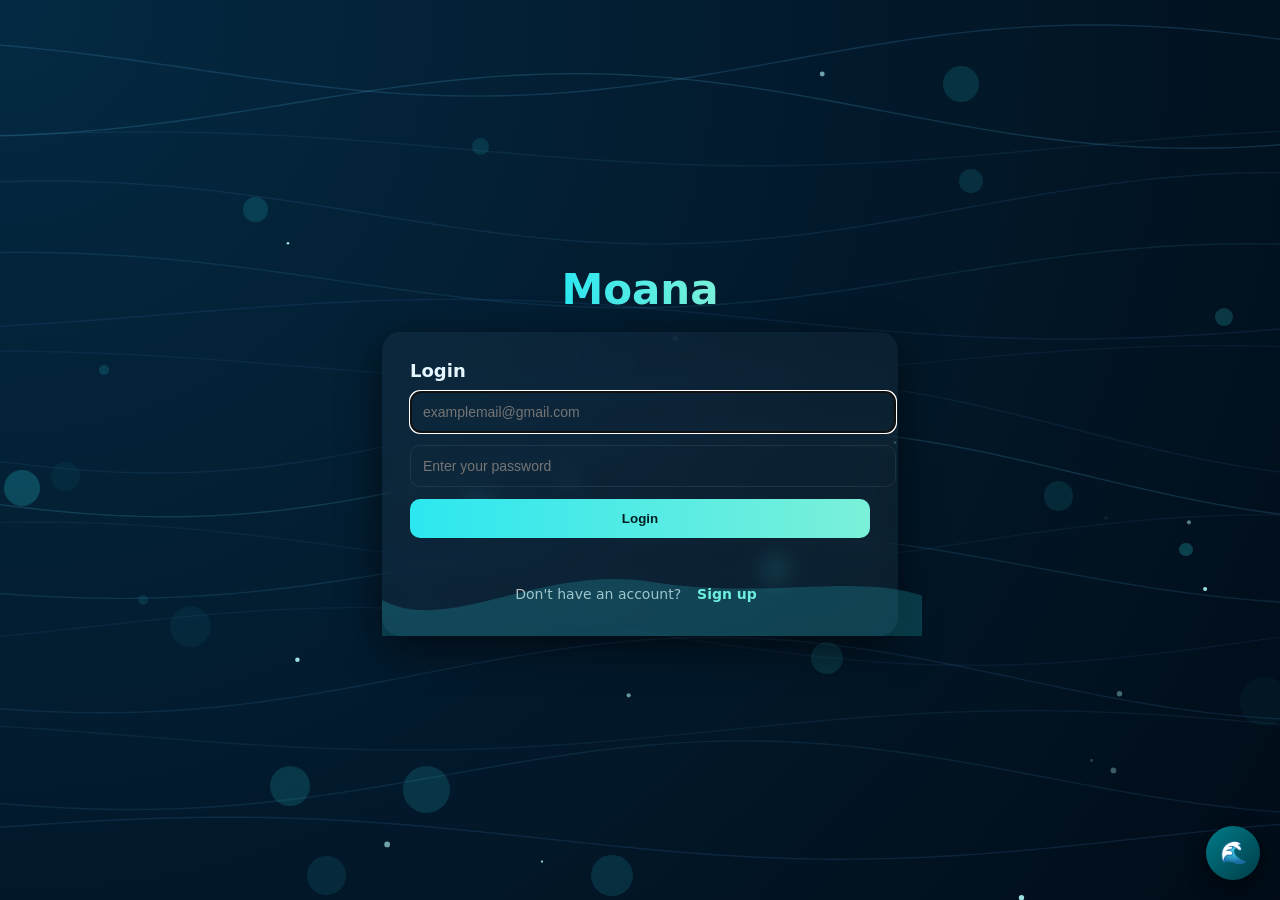
==== index.html @ 82154b73 "Add files via upload" ====
<!doctype html>
<html lang="en">
<head>
  <meta charset="utf-8" />
  <meta name="viewport" content="width=device-width,initial-scale=1" />
  <title>Samudra — Login & Home</title>
  <style>
    :root{
      --bg-1:#020d1a; --bg-2:#052c46; --accent:#2ce7f0; --accent-2:#7bf0d9;
      --muted:rgba(255,255,255,0.7);
      font-family:Inter,system-ui,-apple-system,Segoe UI,Roboto,'Helvetica Neue',Arial;
    }
    html,body{height:100%;margin:0;background:radial-gradient(circle at top left,var(--bg-2),var(--bg-1));color:#e6f7ff;overflow:hidden}

    /* Bubbles */
    #bubbles{position:fixed;inset:0;z-index:0;pointer-events:none}
    .bubble{position:absolute;border-radius:50%;background:rgba(44,231,240,0.28);animation:float 12s infinite ease-in-out}
    @keyframes float{0%{transform:translateY(100vh) scale(0.5);opacity:0}20%{opacity:1}100%{transform:translateY(-10vh) scale(1);opacity:0}}

    /* Ocean Currents Canvas */
    #currents{position:fixed;inset:0;z-index:0;pointer-events:none}

    /* Login */
    #login-page{position:relative;z-index:1;height:100%;display:flex;align-items:center;justify-content:center;flex-direction:column}
    .title{font-size:42px;font-weight:800;margin-bottom:18px;background:linear-gradient(90deg,var(--accent),var(--accent-2));-webkit-background-clip:text;-webkit-text-fill-color:transparent}
    .login-card{width:460px;background:rgba(255,255,255,0.04);backdrop-filter:blur(10px);border-radius:18px;padding:28px;box-shadow:0 12px 40px rgba(0,0,0,0.6);position:relative;overflow:visible}
    .auth-title{font-size:18px;font-weight:700;margin-bottom:10px}
    .login-card input{width:100%;padding:12px;border-radius:10px;border:1px solid rgba(255,255,255,0.08);background:transparent;color:inherit;margin-bottom:12px;font-size:14px}
    .login-card button{width:100%;padding:12px;border-radius:10px;border:none;background:linear-gradient(90deg,var(--accent),var(--accent-2));color:#001f23;font-weight:700;cursor:pointer}
    .login-info{color:var(--muted);font-size:13px;margin-top:10px;text-align:center;min-height:22px}
    .fb-error{color:#ff8b8b}
    .fb-success{color:#9ff6f3}

    .switch-mode{margin-top:10px;color:var(--muted);font-size:14px;text-align:center;display:flex;justify-content:center;gap:8px;align-items:center}
    .switch-mode button{all:unset;cursor:pointer;color:var(--accent-2);font-weight:700;padding:6px 8px;border-radius:6px}
    .switch-mode button:hover{background:rgba(123,240,217,0.06);text-decoration:underline}

    .wave{position:absolute;left:0;right:0;bottom:0;height:90px;pointer-events:none;z-index:0}
    .wave path{fill:rgba(44,231,240,0.18);animation:waveMove 8s linear infinite}
    @keyframes waveMove{from{transform:translateX(0)}to{transform:translateX(-220px)}}

    /* Home */
    #home-page{display:none;height:100%;width:100%;position:relative;z-index:2}
    .sidebar{position:fixed;left:0;top:0;bottom:0;width:180px;background:rgba(255,255,255,0.04);backdrop-filter:blur(8px);padding:28px 16px;display:flex;flex-direction:column;gap:18px}
    .sidebar button{background:none;border:none;color:#e6f7ff;text-align:left;padding:10px;border-radius:8px;cursor:pointer;font-size:15px;position:relative;overflow:hidden}
    .sidebar button:hover{background:rgba(255,255,255,0.02)}

    .main{margin-left:200px;height:100%;display:flex;align-items:center;justify-content:center;padding:24px}
    .chat-container{width:78%;height:82%;background:rgba(255,255,255,0.06);backdrop-filter: blur(10px);border-radius:18px;padding:18px;display:flex;flex-direction:column;box-shadow:0 10px 30px rgba(0,0,0,0.6)}
    .welcome{font-weight:600;margin-bottom:8px;color:var(--muted)}
    .messages{flex:1;overflow:auto;padding:10px}
    .msg{display:block;max-width:72%;padding:10px 14px;border-radius:12px;margin:8px 0;word-break:break-word}
    .ai-msg{background:rgba(255,255,255,0.12);color:#e6f7ff;margin-right:auto}
    .user-msg{background:linear-gradient(90deg,var(--accent),var(--accent-2));color:#001f23;margin-left:auto;box-shadow:0 6px 18px rgba(44,231,240,0.12)}
    .input-row{display:flex;gap:10px;margin-top:12px}
    .input-row input{flex:1;padding:12px;border-radius:10px;border:1px solid rgba(255,255,255,0.08);background:transparent;color:inherit}
    .input-row button{padding:12px 18px;border-radius:10px;border:none;background:linear-gradient(90deg,var(--accent),var(--accent-2));color:#001f23;cursor:pointer;position:relative;overflow:hidden}

    #map-panel{position:fixed;right:20px;bottom:20px;width:0;height:0;border-radius:12px;overflow:hidden;background:rgba(0,0,0,0.45);transition:all .45s ease;box-shadow:0 10px 30px rgba(0,0,0,0.6)}
    #map-panel.expanded{width:420px;height:320px;padding:8px}
    #map-iframe{width:100%;height:100%;border:0}

    /* Profile modal */
    #profile-modal{display:none;position:fixed;top:50%;left:50%;transform:translate(-50%,-50%);background:rgba(255,255,255,0.06);backdrop-filter:blur(12px);padding:22px;border-radius:16px;box-shadow:0 10px 30px rgba(0,0,0,0.6);color:#e6f7ff;text-align:center;z-index:5}
    #profile-modal h2{margin:0 0 12px;font-size:20px}
    #profile-modal button{margin-top:12px;padding:8px 14px;border:none;border-radius:8px;background:linear-gradient(90deg,var(--accent),var(--accent-2));color:#001f23;cursor:pointer;font-weight:600}

    /* Dive Mode button */
    #dive-btn{position:fixed;bottom:20px;right:20px;z-index:10;width:54px;height:54px;border-radius:50%;border:none;background:linear-gradient(135deg,#007b8a,#003d47);color:#e6f7ff;font-size:22px;cursor:pointer;box-shadow:0 6px 20px rgba(0,0,0,0.6)}
    body.dive-mode{background:#000010!important}
    body.dive-mode .bubble{animation-duration:6s!important}
  </style>
</head>
<body>
  <canvas id="currents"></canvas>
  <div id="bubbles" aria-hidden="true"></div>

  <!-- LOGIN PAGE -->
  <div id="login-page">
    <div class="title">Moana</div>
    <div class="login-card" role="dialog" aria-label="Authentication">
      <div id="auth-title" class="auth-title">Login</div>
      <form id="auth-form" autocomplete="on" novalidate>
        <input id="username" type="text" placeholder="Your username" style="display:none" autocomplete="username" />
        <input id="email" type="email" placeholder="examplemail@gmail.com" required autocomplete="email" />
        <input id="password" type="password" placeholder="Enter your password" required autocomplete="new-password" />
        <input id="confirm-password" type="password" placeholder="Confirm password" style="display:none" autocomplete="new-password" />
        <button id="auth-btn" type="submit">Login</button>
      </form>
      <div id="login-feedback" class="login-info" role="status" aria-live="polite"></div>
      <div class="switch-mode">
        <span id="switch-text">Don't have an account?</span>
        <button id="switch-btn" type="button">Sign up</button>
      </div>
      <svg class="wave" viewBox="0 0 1200 200" preserveAspectRatio="none"><path d="M0,120 C150,200 350,40 600,80 C850,120 1050,60 1200,110 L1200,200 L0,200 Z"></path></svg>
    </div>
  </div>

  <!-- HOME PAGE -->
  <div id="home-page">
    <nav class="sidebar">
      <button id="btn-home">🏠 Home</button>
      <button id="btn-profile">👤 Profile</button>
      <button id="globe-btn">🌍 Globe</button>
      <button id="logout-btn">🚪 Logout</button>
    </nav>
    <main class="main">
      <section class="chat-container">
        <div id="welcome" class="welcome">Welcome —</div>
        <div id="messages" class="messages"></div>
        <div class="input-row">
          <input id="chat-input" placeholder="Ask something about ARGO floats..."/>
          <button id="send-btn" type="button">Send</button>
        </div>
      </section>
    </main>
    <div id="map-panel">
      <iframe id="map-iframe" src="https://www.openstreetmap.org/export/embed.html" title="Map"></iframe>
    </div>
  </div>

  <!-- Profile Modal -->
  <div id="profile-modal">
    <h2>Your Profile</h2>
    <div id="profile-info"></div>
    <button id="close-profile">Close</button>
  </div>

  <!-- Dive Mode Button -->
  <button id="dive-btn" title="Dive Mode">🌊</button>

  <audio id="ocean-audio" loop>
    <source src="whale-waves.mp3" type="audio/mpeg" />
  </audio>

  <script>
    /* BUBBLES */
    const bubbles = document.getElementById('bubbles');
    for (let i=0;i<20;i++){
      const b=document.createElement('div');
      b.className='bubble';
      const s=Math.random()*48+8;
      b.style.width=b.style.height = s+'px';
      b.style.left = Math.random()*100 + '%';
      b.style.top  = Math.random()*100 + '%';
      b.style.opacity = (0.12 + Math.random()*0.7).toString();
      b.style.animationDuration = (8 + Math.random()*10) + 's';
      bubbles.appendChild(b);
    }

    /* AUTH */
    const USERS_KEY = 'samudra_users';
    const CURRENT_KEY = 'samudra_currentUser';
    function loadUsers(){ try { return JSON.parse(localStorage.getItem(USERS_KEY) || '{}'); } catch(e){ return {}; } }
    function saveUsers(obj){ localStorage.setItem(USERS_KEY, JSON.stringify(obj)); }
    function validEmail(e){ return /^[^\s@]+@[^\s@]+\.[^\s@]+$/.test(e); }

    const authForm = document.getElementById('auth-form');
    const authBtn = document.getElementById('auth-btn');
    const switchBtn = document.getElementById('switch-btn');
    const switchText = document.getElementById('switch-text');
    const loginFeedback = document.getElementById('login-feedback');
    const authTitle = document.getElementById('auth-title');
    const confirmInput = document.getElementById('confirm-password');
    let isLogin = true;

    function setFeedback(msg, type=''){ 
      loginFeedback.textContent = msg; 
      loginFeedback.className = 'login-info ' + (type==='error'?'fb-error':(type==='success'?'fb-success':'')); 
    }

    function updateModeUI() {
      const usernameInput = document.getElementById('username');
      if (isLogin) {
        authTitle.textContent = 'Login'; authBtn.textContent = 'Login';
        switchText.textContent = "Don't have an account?"; switchBtn.textContent = 'Sign up';
        confirmInput.style.display = 'none'; usernameInput.style.display = 'none';
      } else {
        authTitle.textContent = 'Create account'; authBtn.textContent = 'Sign up';
        switchText.textContent = 'Already have an account?'; switchBtn.textContent = 'Login';
        confirmInput.style.display = 'block'; usernameInput.style.display = 'block';
      }
      setFeedback('', ''); document.getElementById('email').focus();
    }

    switchBtn.addEventListener('click', ()=>{ isLogin=!isLogin; updateModeUI(); });

    authForm.addEventListener('submit', (ev) => {
      ev.preventDefault(); setFeedback('', '');
      const email = (document.getElementById('email').value||'').trim().toLowerCase();
      const pwd = (document.getElementById('password').value||'');
      const confirm = (confirmInput.value||'');
      const username = (document.getElementById('username').value||'').trim();

      if (!validEmail(email)) return setFeedback('❌ Invalid email.', 'error');
      if (pwd.length < 6) return setFeedback('❌ Password min 6 chars.', 'error');

      const users = loadUsers();
      if (isLogin){
        if (users[email] && users[email].password===pwd){ showHome(email); }
        else setFeedback('❌ Invalid email or password.', 'error');
      } else {
        if (pwd!==confirm) return setFeedback('❌ Passwords do not match.', 'error');
        if (users[email]) return setFeedback('❌ Email already registered.', 'error');
        if (!username) return setFeedback('❌ Enter a username.', 'error');
        users[email]={username,password:pwd}; saveUsers(users);
        setFeedback('✅ Account created — logging in...','success');
        setTimeout(()=>showHome(email),650);
      }
    });

    function showHome(email){
      const users=loadUsers(); const current=users[em+ail];
      localStorage.setItem(CURRENT_KEY,email);
      document.getElementById('login-page').style.display='none';
      document.getElementById('home-page').style.display='block';
      document.getElementById('welcome').textContent='Welcome, '+(current.username||email);
    }

    document.getElementById('logout-btn').addEventListener('click',()=>{
      localStorage.removeItem(CURRENT_KEY);
      document.getElementById('home-page').style.display='none';
      document.getElementById('login-page').style.display='flex';
      document.getElementById('messages').innerHTML='';
      document.getElementById('email').value=''; document.getElementById('password').value='';
      confirmInput.value=''; isLogin=true; updateModeUI();
    });

    /* CHAT + typing animation + voice */
    const messagesEl=document.getElementById('messages');
    function appendMessage(text,cls){ 
      const el=document.createElement('div'); el.className='msg '+cls; el.textContent=text; 
      messagesEl.appendChild(el); messagesEl.scrollTop=messagesEl.scrollHeight; return el;
    }
    async function sendUserMessage(text){
  appendMessage(text,'user-msg');
  const typingEl = appendMessage('AI is typing...','ai-msg');
  let dots = 0;
  const dotInterval = setInterval(()=>{
    dots = (dots+1)%4;
    typingEl.textContent = 'AI is typing' + '.'.repeat(dots);
  },400);

  try {
    const response = await fetch('http://127.0.0.1:8000/ask-ai/', {  // your FastAPI endpoint
      method: 'POST',
      headers: {'Content-Type':'application/json'},
      body: JSON.stringify({prompt: text})
    });
    const data = await response.json();
    clearInterval(dotInterval);
    typingEl.remove();

    const reply = data.response; // updated to match FastAPI
   appendMessage('🌊 AI: ' + reply, 'ai-msg');

    speakText(reply);
  } catch(err){
    clearInterval(dotInterval);
    typingEl.remove();
    appendMessage('❌ Error fetching response','ai-msg');
    console.error(err);
  }
}

    function speakText(t){
      if ('speechSynthesis' in window){
        const utter=new SpeechSynthesisUtterance(t.replace(/^🌊 AI:/,''));
        utter.rate=0.95; utter.pitch=0.9; utter.volume=0.8;
        speechSynthesis.speak(utter);
      }
    }

    /* MAP toggle */
    const mapPanel=document.getElementById('map-panel');
    document.getElementById('globe-btn').addEventListener('click',()=>{ mapPanel.classList.toggle('expanded'); });

    /* PROFILE modal */
    const profileModal=document.getElementById('profile-modal');
    const profileInfo=document.getElementById('profile-info');
       document.getElementById('btn-profile').addEventListener('click', ()=>{
      const email=localStorage.getItem(CURRENT_KEY); const users=loadUsers(); const current=users[email] || {};
      profileInfo.innerHTML=`<p><b>Username:</b> ${current.username || '—'}</p><p><b>Email:</b> ${email || '—'}</p>`;
      profileModal.style.display='block';
    });
    document.getElementById('close-profile').addEventListener('click',()=>{ profileModal.style.display='none'; });

    updateModeUI();

    /* --- Ripple effect (inject CSS and handler) --- */
    (function addRippleCSS(){
      const css = `
      .ripple {
        position:fixed;
        border-radius:50%;
        pointer-events:none;
        transform:translate(-50%,-50%) scale(0);
        background: radial-gradient(circle, rgba(124,240,217,0.18) 0%, rgba(124,240,217,0.06) 40%, rgba(124,240,217,0) 70%);
        width: 20px; height: 20px; opacity:0.95; z-index:9;
        animation: rippleAnim 700ms cubic-bezier(.22,.9,.3,1);
      }
      @keyframes rippleAnim {
        to { transform:translate(-50%,-50%) scale(18); opacity:0; }
      }`;
      const s=document.createElement('style'); s.appendChild(document.createTextNode(css)); document.head.appendChild(s);
    })();

    function spawnRipple(x,y){
      const r=document.createElement('div');
      r.className='ripple';
      r.style.left = x + 'px';
      r.style.top  = y + 'px';
      document.body.appendChild(r);
      r.addEventListener('animationend', ()=> r.remove());
    }
    // attach to interactive elements (delegation)
    document.addEventListener('click', (e)=>{
      const target = e.target;
      // ignore clicks on inputs to avoid interfering
      if (target.tagName === 'INPUT' || target.tagName === 'TEXTAREA') return;
      spawnRipple(e.clientX, e.clientY);
    }, true);

    /* --- Dive Mode (button behavior + audio) --- */
    const diveBtn = document.getElementById('dive-btn');
    const oceanAudio = document.getElementById('ocean-audio');
    let diveActive = false;
    // make sure audio is allowed to play only after user gesture (click)
    diveBtn.addEventListener('click', async ()=>{
      diveActive = !diveActive;
      document.body.classList.toggle('dive-mode', diveActive);
      // speed up bubbles
      Array.from(document.querySelectorAll('.bubble')).forEach(b=>{
        // store original duration for toggling
        if (!b.dataset.origDuration) b.dataset.origDuration = b.style.animationDuration || '12s';
        b.style.animationDuration = diveActive ? (Number(b.dataset.origDuration.replace('s',''))/1.8 + 's') : b.dataset.origDuration;
      });
      // currents react stronger
      currentsIntensity = diveActive ? 1.6 : 1.0;
      // play/pause audio (user gesture allowed)
      try {
        if (diveActive){
          await oceanAudio.play().catch(()=>{/* play might be blocked if not user gesture but diveBtn click is a gesture */});
          diveBtn.style.boxShadow = '0 10px 30px rgba(0,0,0,0.7), inset 0 0 18px rgba(0,150,160,0.15)';
        } else {
          oceanAudio.pause(); oceanAudio.currentTime = 0;
          diveBtn.style.boxShadow = '0 6px 20px rgba(0,0,0,0.6)';
        }
      } catch(err){
        // ignore play errors
        console.warn('Audio play failed', err);
      }
    });

    /* --- Currents Canvas Animation --- */
    const canvas = document.getElementById('currents');
    const ctx = canvas.getContext('2d', { alpha: true });
    let W = canvas.width = innerWidth;
    let H = canvas.height = innerHeight;

    window.addEventListener('resize', ()=>{
      W = canvas.width = innerWidth;
      H = canvas.height = innerHeight;
    });

    // simple flow-lines using sine waves, with particles moving along them
    const lines = [];
    const LINE_COUNT = Math.round(Math.min(22, Math.max(12, window.innerWidth/80)));
    let currentsIntensity = 1.0;
    for (let i=0;i<LINE_COUNT;i++){
      lines.push({
        offset: Math.random()*Math.PI*2,
        speed: 0.2 + Math.random()*0.6,
        amplitude: 18 + Math.random()*36,
        y: (i+1)*(H/(LINE_COUNT+1)) + (Math.random()*30-15),
        hue: 190 + Math.random()*30,
        alpha: 0.08 + Math.random()*0.12
      });
    }

    // particles that flow along the field
    const particles=[];
    for (let i=0;i<Math.round(W/80);i++){
      particles.push({
        x: Math.random()*W,
        y: Math.random()*H,
        vx: 0,
        vy: 0,
        size: 1 + Math.random()*2,
        life: Math.random()*300
      });
    }

    // disturbance when typing/clicking (reactive ripple to current)
    let disturbance = 0;
    function triggerDisturbance(amount=1.2){
      disturbance = Math.min(2.5, disturbance + amount);
      setTimeout(()=>{ disturbance = Math.max(0, disturbance - amount/2); }, 400);
    }
    // trigger disturbance on typing
    document.getElementById('chat-input').addEventListener('input', ()=>{ triggerDisturbance(0.9); });

    // also react when messages are sent
    document.getElementById('send-btn').addEventListener('click', () => {
  const input = document.getElementById('chat-input');
  const text = input.value.trim();
  if (!text) return;
  sendUserMessage(text); // call your AI function
  input.value = '';      // clear input after sending
  triggerDisturbance(1.6); // keep your bubble effect
});


    let t0 = performance.now();
    function draw(){
      const t = performance.now();
      const dt = (t - t0)/1000; t0 = t;

      ctx.clearRect(0,0,W,H);
      // faint fog overlay
      ctx.fillStyle = 'rgba(0,10,18,0.04)';
      ctx.fillRect(0,0,W,H);

      // draw flow lines
      for (let i=0;i<lines.length;i++){
        const L = lines[i];
        const phase = (t/1000)*L.speed*0.9 + L.offset;
        const amp = L.amplitude * (1 + 0.35*disturbance) * currentsIntensity;
        ctx.beginPath();
        const segments = 120;
        for (let s=0;s<=segments;s++){
          const x = (s/segments)*W;
          // wave formula mixing s and phase
          const y = L.y + Math.sin((s/segments)*Math.PI*2 + phase)*amp * Math.sin(t/2000 + s*0.01);
          if (s===0) ctx.moveTo(x,y); else ctx.lineTo(x,y);
        }
        ctx.strokeStyle = `hsla(${L.hue},70%,60%,${L.alpha})`;
        ctx.lineWidth = 1.4;
        ctx.stroke();
      }

      // update particles
      for (let p of particles){
        // sample an approximate flow vector using sin waves sum
        let fx=0, fy=0;
        for (let L of lines){
          const nx = (p.x / W) * Math.PI*2;
          const phase = (t/1000)*L.speed + L.offset;
          const vy = Math.cos(nx + phase) * (L.amplitude*0.02) * currentsIntensity;
          fx += 0.2 * Math.sin(phase) * (0.6 + disturbance*0.6);
          fy += vy;
        }
        // integrate
        p.vx += fx * 0.25 * dt;
        p.vy += fy * 0.25 * dt;
        // damping
        p.vx *= 0.98; p.vy *= 0.98;
        p.x += p.vx * 60 * dt;
        p.y += p.vy * 60 * dt;

        // wrap
        if (p.x < -10) p.x = W + 10;
        if (p.x > W + 10) p.x = -10;
        if (p.y < -10) p.y = H + 10;
        if (p.y > H + 10) p.y = -10;

        // draw particle
        ctx.beginPath();
        ctx.globalAlpha = 0.7 * (0.3 + Math.sin(p.life*0.02)*0.7);
        ctx.fillStyle = 'rgba(172, 246, 243, 0.9)';
        ctx.arc(p.x, p.y, p.size, 0, Math.PI*2);
        ctx.fill();
        ctx.globalAlpha = 1.0;
        p.life -= 0.4;
        if (p.life < 0){ p.life = 200 + Math.random()*200; p.x = Math.random()*W; p.y = Math.random()*H; }
      }

      // gradually decay disturbance
      disturbance = Math.max(0, disturbance - 0.01);

      requestAnimationFrame(draw);
    }
    requestAnimationFrame(draw);

    /* --- Accessibility: allow mute/unmute audio via keyboard (M) --- */
    document.addEventListener('keydown', (e)=>{
      if (e.key === 'm' || e.key === 'M'){
        if (!oceanAudio) return;
        if (oceanAudio.paused) oceanAudio.play().catch(()=>{});
        else oceanAudio.pause();
      }
    });

    /* --- Ensure map panel close when clicking outside expanded map --- */
    document.addEventListener('click', (e)=>{
      if (!mapPanel.classList.contains('expanded')) return;
      const inside = mapPanel.contains(e.target) || document.getElementById('globe-btn').contains(e.target);
      if (!inside){
        mapPanel.classList.remove('expanded');
      }
    });

    /* --- small safety: stop speech if user mutes by toggling dive off --- */
    const originalSpeak = speakText;
    // override speak to respect diveActive (optional: speak always but softer in dive)
    function speakText(t){
      if (!('speechSynthesis' in window)) return;
      const utter=new SpeechSynthesisUtterance(t.replace(/^🌊 AI:/,''));
      utter.rate = 0.95;
      utter.pitch = diveActive ? 0.78 : 0.95;
      utter.volume = diveActive ? 0.6 : 0.85;
      speechSynthesis.speak(utter);
    }

    /* --- small UX: focus chat input on home show --- */
    const originalShowHome = showHome;
    function showHome(email){
  const users = loadUsers(); 
  const current = users[email];
  localStorage.setItem(CURRENT_KEY,email);
  document.getElementById('login-page').style.display='none';
  document.getElementById('home-page').style.display='block';
  document.getElementById('welcome').textContent='Welcome, ' + (current.username || email);
}


    // replace the auth showHome with our enhanced one
    // (the earlier code already used showHome; this redefinition ensures focus behavior)
    window.showHome = showHome;

    /* --- final: ensure audio element is visually hidden but accessible --- */
    oceanAudio.setAttribute('aria-hidden', 'true'); oceanAudio.style.display = 'none';

  </script>
  
</body>
</html>
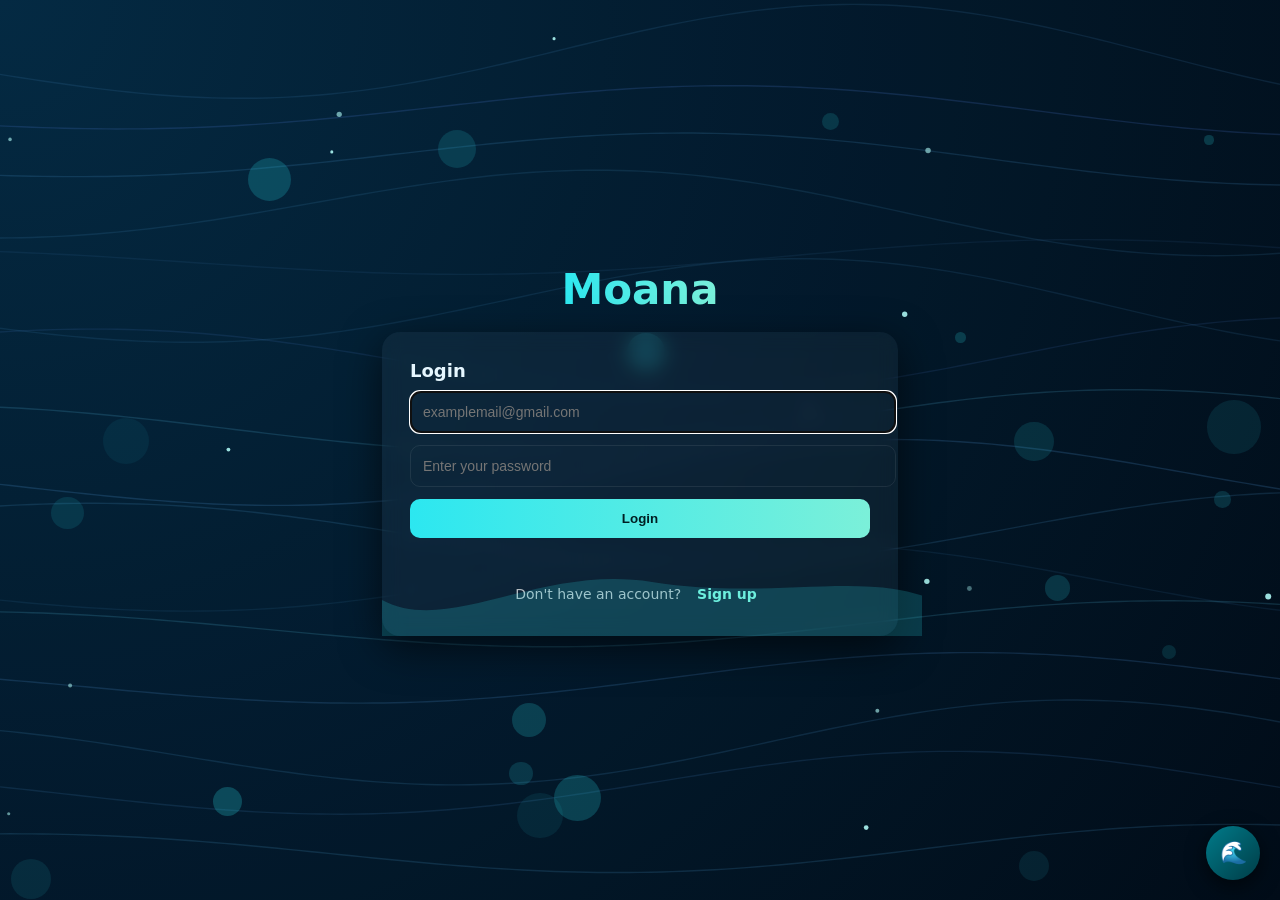
==== commit 5fe67365: "Add files via upload" ====
--- a/index.html
+++ b/index.html
@@ -3,73 +3,12 @@
 <head>
   <meta charset="utf-8" />
   <meta name="viewport" content="width=device-width,initial-scale=1" />
-  <title>Samudra — Login & Home</title>
+  <title>Moana</title>
   <style>
-    :root{
-      --bg-1:#020d1a; --bg-2:#052c46; --accent:#2ce7f0; --accent-2:#7bf0d9;
-      --muted:rgba(255,255,255,0.7);
-      font-family:Inter,system-ui,-apple-system,Segoe UI,Roboto,'Helvetica Neue',Arial;
-    }
-    html,body{height:100%;margin:0;background:radial-gradient(circle at top left,var(--bg-2),var(--bg-1));color:#e6f7ff;overflow:hidden}
+    
+  </style>
 
-    /* Bubbles */
-    #bubbles{position:fixed;inset:0;z-index:0;pointer-events:none}
-    .bubble{position:absolute;border-radius:50%;background:rgba(44,231,240,0.28);animation:float 12s infinite ease-in-out}
-    @keyframes float{0%{transform:translateY(100vh) scale(0.5);opacity:0}20%{opacity:1}100%{transform:translateY(-10vh) scale(1);opacity:0}}
-
-    /* Ocean Currents Canvas */
-    #currents{position:fixed;inset:0;z-index:0;pointer-events:none}
-
-    /* Login */
-    #login-page{position:relative;z-index:1;height:100%;display:flex;align-items:center;justify-content:center;flex-direction:column}
-    .title{font-size:42px;font-weight:800;margin-bottom:18px;background:linear-gradient(90deg,var(--accent),var(--accent-2));-webkit-background-clip:text;-webkit-text-fill-color:transparent}
-    .login-card{width:460px;background:rgba(255,255,255,0.04);backdrop-filter:blur(10px);border-radius:18px;padding:28px;box-shadow:0 12px 40px rgba(0,0,0,0.6);position:relative;overflow:visible}
-    .auth-title{font-size:18px;font-weight:700;margin-bottom:10px}
-    .login-card input{width:100%;padding:12px;border-radius:10px;border:1px solid rgba(255,255,255,0.08);background:transparent;color:inherit;margin-bottom:12px;font-size:14px}
-    .login-card button{width:100%;padding:12px;border-radius:10px;border:none;background:linear-gradient(90deg,var(--accent),var(--accent-2));color:#001f23;font-weight:700;cursor:pointer}
-    .login-info{color:var(--muted);font-size:13px;margin-top:10px;text-align:center;min-height:22px}
-    .fb-error{color:#ff8b8b}
-    .fb-success{color:#9ff6f3}
-
-    .switch-mode{margin-top:10px;color:var(--muted);font-size:14px;text-align:center;display:flex;justify-content:center;gap:8px;align-items:center}
-    .switch-mode button{all:unset;cursor:pointer;color:var(--accent-2);font-weight:700;padding:6px 8px;border-radius:6px}
-    .switch-mode button:hover{background:rgba(123,240,217,0.06);text-decoration:underline}
-
-    .wave{position:absolute;left:0;right:0;bottom:0;height:90px;pointer-events:none;z-index:0}
-    .wave path{fill:rgba(44,231,240,0.18);animation:waveMove 8s linear infinite}
-    @keyframes waveMove{from{transform:translateX(0)}to{transform:translateX(-220px)}}
-
-    /* Home */
-    #home-page{display:none;height:100%;width:100%;position:relative;z-index:2}
-    .sidebar{position:fixed;left:0;top:0;bottom:0;width:180px;background:rgba(255,255,255,0.04);backdrop-filter:blur(8px);padding:28px 16px;display:flex;flex-direction:column;gap:18px}
-    .sidebar button{background:none;border:none;color:#e6f7ff;text-align:left;padding:10px;border-radius:8px;cursor:pointer;font-size:15px;position:relative;overflow:hidden}
-    .sidebar button:hover{background:rgba(255,255,255,0.02)}
-
-    .main{margin-left:200px;height:100%;display:flex;align-items:center;justify-content:center;padding:24px}
-    .chat-container{width:78%;height:82%;background:rgba(255,255,255,0.06);backdrop-filter: blur(10px);border-radius:18px;padding:18px;display:flex;flex-direction:column;box-shadow:0 10px 30px rgba(0,0,0,0.6)}
-    .welcome{font-weight:600;margin-bottom:8px;color:var(--muted)}
-    .messages{flex:1;overflow:auto;padding:10px}
-    .msg{display:block;max-width:72%;padding:10px 14px;border-radius:12px;margin:8px 0;word-break:break-word}
-    .ai-msg{background:rgba(255,255,255,0.12);color:#e6f7ff;margin-right:auto}
-    .user-msg{background:linear-gradient(90deg,var(--accent),var(--accent-2));color:#001f23;margin-left:auto;box-shadow:0 6px 18px rgba(44,231,240,0.12)}
-    .input-row{display:flex;gap:10px;margin-top:12px}
-    .input-row input{flex:1;padding:12px;border-radius:10px;border:1px solid rgba(255,255,255,0.08);background:transparent;color:inherit}
-    .input-row button{padding:12px 18px;border-radius:10px;border:none;background:linear-gradient(90deg,var(--accent),var(--accent-2));color:#001f23;cursor:pointer;position:relative;overflow:hidden}
-
-    #map-panel{position:fixed;right:20px;bottom:20px;width:0;height:0;border-radius:12px;overflow:hidden;background:rgba(0,0,0,0.45);transition:all .45s ease;box-shadow:0 10px 30px rgba(0,0,0,0.6)}
-    #map-panel.expanded{width:420px;height:320px;padding:8px}
-    #map-iframe{width:100%;height:100%;border:0}
-
-    /* Profile modal */
-    #profile-modal{display:none;position:fixed;top:50%;left:50%;transform:translate(-50%,-50%);background:rgba(255,255,255,0.06);backdrop-filter:blur(12px);padding:22px;border-radius:16px;box-shadow:0 10px 30px rgba(0,0,0,0.6);color:#e6f7ff;text-align:center;z-index:5}
-    #profile-modal h2{margin:0 0 12px;font-size:20px}
-    #profile-modal button{margin-top:12px;padding:8px 14px;border:none;border-radius:8px;background:linear-gradient(90deg,var(--accent),var(--accent-2));color:#001f23;cursor:pointer;font-weight:600}
-
-    /* Dive Mode button */
-    #dive-btn{position:fixed;bottom:20px;right:20px;z-index:10;width:54px;height:54px;border-radius:50%;border:none;background:linear-gradient(135deg,#007b8a,#003d47);color:#e6f7ff;font-size:22px;cursor:pointer;box-shadow:0 6px 20px rgba(0,0,0,0.6)}
-    body.dive-mode{background:#000010!important}
-    body.dive-mode .bubble{animation-duration:6s!important}
-  </style>
+  <link rel="stylesheet" href="style.css"/>
 </head>
 <body>
   <canvas id="currents"></canvas>
@@ -133,404 +72,9 @@
     <source src="whale-waves.mp3" type="audio/mpeg" />
   </audio>
 
-  <script>
+  <script src="script.js">
     /* BUBBLES */
-    const bubbles = document.getElementById('bubbles');
-    for (let i=0;i<20;i++){
-      const b=document.createElement('div');
-      b.className='bubble';
-      const s=Math.random()*48+8;
-      b.style.width=b.style.height = s+'px';
-      b.style.left = Math.random()*100 + '%';
-      b.style.top  = Math.random()*100 + '%';
-      b.style.opacity = (0.12 + Math.random()*0.7).toString();
-      b.style.animationDuration = (8 + Math.random()*10) + 's';
-      bubbles.appendChild(b);
-    }
-
-    /* AUTH */
-    const USERS_KEY = 'samudra_users';
-    const CURRENT_KEY = 'samudra_currentUser';
-    function loadUsers(){ try { return JSON.parse(localStorage.getItem(USERS_KEY) || '{}'); } catch(e){ return {}; } }
-    function saveUsers(obj){ localStorage.setItem(USERS_KEY, JSON.stringify(obj)); }
-    function validEmail(e){ return /^[^\s@]+@[^\s@]+\.[^\s@]+$/.test(e); }
-
-    const authForm = document.getElementById('auth-form');
-    const authBtn = document.getElementById('auth-btn');
-    const switchBtn = document.getElementById('switch-btn');
-    const switchText = document.getElementById('switch-text');
-    const loginFeedback = document.getElementById('login-feedback');
-    const authTitle = document.getElementById('auth-title');
-    const confirmInput = document.getElementById('confirm-password');
-    let isLogin = true;
-
-    function setFeedback(msg, type=''){ 
-      loginFeedback.textContent = msg; 
-      loginFeedback.className = 'login-info ' + (type==='error'?'fb-error':(type==='success'?'fb-success':'')); 
-    }
-
-    function updateModeUI() {
-      const usernameInput = document.getElementById('username');
-      if (isLogin) {
-        authTitle.textContent = 'Login'; authBtn.textContent = 'Login';
-        switchText.textContent = "Don't have an account?"; switchBtn.textContent = 'Sign up';
-        confirmInput.style.display = 'none'; usernameInput.style.display = 'none';
-      } else {
-        authTitle.textContent = 'Create account'; authBtn.textContent = 'Sign up';
-        switchText.textContent = 'Already have an account?'; switchBtn.textContent = 'Login';
-        confirmInput.style.display = 'block'; usernameInput.style.display = 'block';
-      }
-      setFeedback('', ''); document.getElementById('email').focus();
-    }
-
-    switchBtn.addEventListener('click', ()=>{ isLogin=!isLogin; updateModeUI(); });
-
-    authForm.addEventListener('submit', (ev) => {
-      ev.preventDefault(); setFeedback('', '');
-      const email = (document.getElementById('email').value||'').trim().toLowerCase();
-      const pwd = (document.getElementById('password').value||'');
-      const confirm = (confirmInput.value||'');
-      const username = (document.getElementById('username').value||'').trim();
-
-      if (!validEmail(email)) return setFeedback('❌ Invalid email.', 'error');
-      if (pwd.length < 6) return setFeedback('❌ Password min 6 chars.', 'error');
-
-      const users = loadUsers();
-      if (isLogin){
-        if (users[email] && users[email].password===pwd){ showHome(email); }
-        else setFeedback('❌ Invalid email or password.', 'error');
-      } else {
-        if (pwd!==confirm) return setFeedback('❌ Passwords do not match.', 'error');
-        if (users[email]) return setFeedback('❌ Email already registered.', 'error');
-        if (!username) return setFeedback('❌ Enter a username.', 'error');
-        users[email]={username,password:pwd}; saveUsers(users);
-        setFeedback('✅ Account created — logging in...','success');
-        setTimeout(()=>showHome(email),650);
-      }
-    });
-
-    function showHome(email){
-      const users=loadUsers(); const current=users[em+ail];
-      localStorage.setItem(CURRENT_KEY,email);
-      document.getElementById('login-page').style.display='none';
-      document.getElementById('home-page').style.display='block';
-      document.getElementById('welcome').textContent='Welcome, '+(current.username||email);
-    }
-
-    document.getElementById('logout-btn').addEventListener('click',()=>{
-      localStorage.removeItem(CURRENT_KEY);
-      document.getElementById('home-page').style.display='none';
-      document.getElementById('login-page').style.display='flex';
-      document.getElementById('messages').innerHTML='';
-      document.getElementById('email').value=''; document.getElementById('password').value='';
-      confirmInput.value=''; isLogin=true; updateModeUI();
-    });
-
-    /* CHAT + typing animation + voice */
-    const messagesEl=document.getElementById('messages');
-    function appendMessage(text,cls){ 
-      const el=document.createElement('div'); el.className='msg '+cls; el.textContent=text; 
-      messagesEl.appendChild(el); messagesEl.scrollTop=messagesEl.scrollHeight; return el;
-    }
-    async function sendUserMessage(text){
-  appendMessage(text,'user-msg');
-  const typingEl = appendMessage('AI is typing...','ai-msg');
-  let dots = 0;
-  const dotInterval = setInterval(()=>{
-    dots = (dots+1)%4;
-    typingEl.textContent = 'AI is typing' + '.'.repeat(dots);
-  },400);
-
-  try {
-    const response = await fetch('http://127.0.0.1:8000/ask-ai/', {  // your FastAPI endpoint
-      method: 'POST',
-      headers: {'Content-Type':'application/json'},
-      body: JSON.stringify({prompt: text})
-    });
-    const data = await response.json();
-    clearInterval(dotInterval);
-    typingEl.remove();
-
-    const reply = data.response; // updated to match FastAPI
-   appendMessage('🌊 AI: ' + reply, 'ai-msg');
-
-    speakText(reply);
-  } catch(err){
-    clearInterval(dotInterval);
-    typingEl.remove();
-    appendMessage('❌ Error fetching response','ai-msg');
-    console.error(err);
-  }
-}
-
-    function speakText(t){
-      if ('speechSynthesis' in window){
-        const utter=new SpeechSynthesisUtterance(t.replace(/^🌊 AI:/,''));
-        utter.rate=0.95; utter.pitch=0.9; utter.volume=0.8;
-        speechSynthesis.speak(utter);
-      }
-    }
-
-    /* MAP toggle */
-    const mapPanel=document.getElementById('map-panel');
-    document.getElementById('globe-btn').addEventListener('click',()=>{ mapPanel.classList.toggle('expanded'); });
-
-    /* PROFILE modal */
-    const profileModal=document.getElementById('profile-modal');
-    const profileInfo=document.getElementById('profile-info');
-       document.getElementById('btn-profile').addEventListener('click', ()=>{
-      const email=localStorage.getItem(CURRENT_KEY); const users=loadUsers(); const current=users[email] || {};
-      profileInfo.innerHTML=`<p><b>Username:</b> ${current.username || '—'}</p><p><b>Email:</b> ${email || '—'}</p>`;
-      profileModal.style.display='block';
-    });
-    document.getElementById('close-profile').addEventListener('click',()=>{ profileModal.style.display='none'; });
-
-    updateModeUI();
-
-    /* --- Ripple effect (inject CSS and handler) --- */
-    (function addRippleCSS(){
-      const css = `
-      .ripple {
-        position:fixed;
-        border-radius:50%;
-        pointer-events:none;
-        transform:translate(-50%,-50%) scale(0);
-        background: radial-gradient(circle, rgba(124,240,217,0.18) 0%, rgba(124,240,217,0.06) 40%, rgba(124,240,217,0) 70%);
-        width: 20px; height: 20px; opacity:0.95; z-index:9;
-        animation: rippleAnim 700ms cubic-bezier(.22,.9,.3,1);
-      }
-      @keyframes rippleAnim {
-        to { transform:translate(-50%,-50%) scale(18); opacity:0; }
-      }`;
-      const s=document.createElement('style'); s.appendChild(document.createTextNode(css)); document.head.appendChild(s);
-    })();
-
-    function spawnRipple(x,y){
-      const r=document.createElement('div');
-      r.className='ripple';
-      r.style.left = x + 'px';
-      r.style.top  = y + 'px';
-      document.body.appendChild(r);
-      r.addEventListener('animationend', ()=> r.remove());
-    }
-    // attach to interactive elements (delegation)
-    document.addEventListener('click', (e)=>{
-      const target = e.target;
-      // ignore clicks on inputs to avoid interfering
-      if (target.tagName === 'INPUT' || target.tagName === 'TEXTAREA') return;
-      spawnRipple(e.clientX, e.clientY);
-    }, true);
-
-    /* --- Dive Mode (button behavior + audio) --- */
-    const diveBtn = document.getElementById('dive-btn');
-    const oceanAudio = document.getElementById('ocean-audio');
-    let diveActive = false;
-    // make sure audio is allowed to play only after user gesture (click)
-    diveBtn.addEventListener('click', async ()=>{
-      diveActive = !diveActive;
-      document.body.classList.toggle('dive-mode', diveActive);
-      // speed up bubbles
-      Array.from(document.querySelectorAll('.bubble')).forEach(b=>{
-        // store original duration for toggling
-        if (!b.dataset.origDuration) b.dataset.origDuration = b.style.animationDuration || '12s';
-        b.style.animationDuration = diveActive ? (Number(b.dataset.origDuration.replace('s',''))/1.8 + 's') : b.dataset.origDuration;
-      });
-      // currents react stronger
-      currentsIntensity = diveActive ? 1.6 : 1.0;
-      // play/pause audio (user gesture allowed)
-      try {
-        if (diveActive){
-          await oceanAudio.play().catch(()=>{/* play might be blocked if not user gesture but diveBtn click is a gesture */});
-          diveBtn.style.boxShadow = '0 10px 30px rgba(0,0,0,0.7), inset 0 0 18px rgba(0,150,160,0.15)';
-        } else {
-          oceanAudio.pause(); oceanAudio.currentTime = 0;
-          diveBtn.style.boxShadow = '0 6px 20px rgba(0,0,0,0.6)';
-        }
-      } catch(err){
-        // ignore play errors
-        console.warn('Audio play failed', err);
-      }
-    });
-
-    /* --- Currents Canvas Animation --- */
-    const canvas = document.getElementById('currents');
-    const ctx = canvas.getContext('2d', { alpha: true });
-    let W = canvas.width = innerWidth;
-    let H = canvas.height = innerHeight;
-
-    window.addEventListener('resize', ()=>{
-      W = canvas.width = innerWidth;
-      H = canvas.height = innerHeight;
-    });
-
-    // simple flow-lines using sine waves, with particles moving along them
-    const lines = [];
-    const LINE_COUNT = Math.round(Math.min(22, Math.max(12, window.innerWidth/80)));
-    let currentsIntensity = 1.0;
-    for (let i=0;i<LINE_COUNT;i++){
-      lines.push({
-        offset: Math.random()*Math.PI*2,
-        speed: 0.2 + Math.random()*0.6,
-        amplitude: 18 + Math.random()*36,
-        y: (i+1)*(H/(LINE_COUNT+1)) + (Math.random()*30-15),
-        hue: 190 + Math.random()*30,
-        alpha: 0.08 + Math.random()*0.12
-      });
-    }
-
-    // particles that flow along the field
-    const particles=[];
-    for (let i=0;i<Math.round(W/80);i++){
-      particles.push({
-        x: Math.random()*W,
-        y: Math.random()*H,
-        vx: 0,
-        vy: 0,
-        size: 1 + Math.random()*2,
-        life: Math.random()*300
-      });
-    }
-
-    // disturbance when typing/clicking (reactive ripple to current)
-    let disturbance = 0;
-    function triggerDisturbance(amount=1.2){
-      disturbance = Math.min(2.5, disturbance + amount);
-      setTimeout(()=>{ disturbance = Math.max(0, disturbance - amount/2); }, 400);
-    }
-    // trigger disturbance on typing
-    document.getElementById('chat-input').addEventListener('input', ()=>{ triggerDisturbance(0.9); });
-
-    // also react when messages are sent
-    document.getElementById('send-btn').addEventListener('click', () => {
-  const input = document.getElementById('chat-input');
-  const text = input.value.trim();
-  if (!text) return;
-  sendUserMessage(text); // call your AI function
-  input.value = '';      // clear input after sending
-  triggerDisturbance(1.6); // keep your bubble effect
-});
-
-
-    let t0 = performance.now();
-    function draw(){
-      const t = performance.now();
-      const dt = (t - t0)/1000; t0 = t;
-
-      ctx.clearRect(0,0,W,H);
-      // faint fog overlay
-      ctx.fillStyle = 'rgba(0,10,18,0.04)';
-      ctx.fillRect(0,0,W,H);
-
-      // draw flow lines
-      for (let i=0;i<lines.length;i++){
-        const L = lines[i];
-        const phase = (t/1000)*L.speed*0.9 + L.offset;
-        const amp = L.amplitude * (1 + 0.35*disturbance) * currentsIntensity;
-        ctx.beginPath();
-        const segments = 120;
-        for (let s=0;s<=segments;s++){
-          const x = (s/segments)*W;
-          // wave formula mixing s and phase
-          const y = L.y + Math.sin((s/segments)*Math.PI*2 + phase)*amp * Math.sin(t/2000 + s*0.01);
-          if (s===0) ctx.moveTo(x,y); else ctx.lineTo(x,y);
-        }
-        ctx.strokeStyle = `hsla(${L.hue},70%,60%,${L.alpha})`;
-        ctx.lineWidth = 1.4;
-        ctx.stroke();
-      }
-
-      // update particles
-      for (let p of particles){
-        // sample an approximate flow vector using sin waves sum
-        let fx=0, fy=0;
-        for (let L of lines){
-          const nx = (p.x / W) * Math.PI*2;
-          const phase = (t/1000)*L.speed + L.offset;
-          const vy = Math.cos(nx + phase) * (L.amplitude*0.02) * currentsIntensity;
-          fx += 0.2 * Math.sin(phase) * (0.6 + disturbance*0.6);
-          fy += vy;
-        }
-        // integrate
-        p.vx += fx * 0.25 * dt;
-        p.vy += fy * 0.25 * dt;
-        // damping
-        p.vx *= 0.98; p.vy *= 0.98;
-        p.x += p.vx * 60 * dt;
-        p.y += p.vy * 60 * dt;
-
-        // wrap
-        if (p.x < -10) p.x = W + 10;
-        if (p.x > W + 10) p.x = -10;
-        if (p.y < -10) p.y = H + 10;
-        if (p.y > H + 10) p.y = -10;
-
-        // draw particle
-        ctx.beginPath();
-        ctx.globalAlpha = 0.7 * (0.3 + Math.sin(p.life*0.02)*0.7);
-        ctx.fillStyle = 'rgba(172, 246, 243, 0.9)';
-        ctx.arc(p.x, p.y, p.size, 0, Math.PI*2);
-        ctx.fill();
-        ctx.globalAlpha = 1.0;
-        p.life -= 0.4;
-        if (p.life < 0){ p.life = 200 + Math.random()*200; p.x = Math.random()*W; p.y = Math.random()*H; }
-      }
-
-      // gradually decay disturbance
-      disturbance = Math.max(0, disturbance - 0.01);
-
-      requestAnimationFrame(draw);
-    }
-    requestAnimationFrame(draw);
-
-    /* --- Accessibility: allow mute/unmute audio via keyboard (M) --- */
-    document.addEventListener('keydown', (e)=>{
-      if (e.key === 'm' || e.key === 'M'){
-        if (!oceanAudio) return;
-        if (oceanAudio.paused) oceanAudio.play().catch(()=>{});
-        else oceanAudio.pause();
-      }
-    });
-
-    /* --- Ensure map panel close when clicking outside expanded map --- */
-    document.addEventListener('click', (e)=>{
-      if (!mapPanel.classList.contains('expanded')) return;
-      const inside = mapPanel.contains(e.target) || document.getElementById('globe-btn').contains(e.target);
-      if (!inside){
-        mapPanel.classList.remove('expanded');
-      }
-    });
-
-    /* --- small safety: stop speech if user mutes by toggling dive off --- */
-    const originalSpeak = speakText;
-    // override speak to respect diveActive (optional: speak always but softer in dive)
-    function speakText(t){
-      if (!('speechSynthesis' in window)) return;
-      const utter=new SpeechSynthesisUtterance(t.replace(/^🌊 AI:/,''));
-      utter.rate = 0.95;
-      utter.pitch = diveActive ? 0.78 : 0.95;
-      utter.volume = diveActive ? 0.6 : 0.85;
-      speechSynthesis.speak(utter);
-    }
-
-    /* --- small UX: focus chat input on home show --- */
-    const originalShowHome = showHome;
-    function showHome(email){
-  const users = loadUsers(); 
-  const current = users[email];
-  localStorage.setItem(CURRENT_KEY,email);
-  document.getElementById('login-page').style.display='none';
-  document.getElementById('home-page').style.display='block';
-  document.getElementById('welcome').textContent='Welcome, ' + (current.username || email);
-}
-
-
-    // replace the auth showHome with our enhanced one
-    // (the earlier code already used showHome; this redefinition ensures focus behavior)
-    window.showHome = showHome;
-
-    /* --- final: ensure audio element is visually hidden but accessible --- */
-    oceanAudio.setAttribute('aria-hidden', 'true'); oceanAudio.style.display = 'none';
-
+    
   </script>
   
 </body>
--- a/style.css
+++ b/style.css
@@ -0,0 +1,64 @@
+:root{
+      --bg-1:#020d1a; --bg-2:#052c46; --accent:#2ce7f0; --accent-2:#7bf0d9;
+      --muted:rgba(255,255,255,0.7);
+      font-family:Inter,system-ui,-apple-system,Segoe UI,Roboto,'Helvetica Neue',Arial;
+    }
+    html,body{height:100%;margin:0;background:radial-gradient(circle at top left,var(--bg-2),var(--bg-1));color:#e6f7ff;overflow:hidden}
+
+    /* Bubbles */
+    #bubbles{position:fixed;inset:0;z-index:0;pointer-events:none}
+    .bubble{position:absolute;border-radius:50%;background:rgba(44,231,240,0.28);animation:float 12s infinite ease-in-out}
+    @keyframes float{0%{transform:translateY(100vh) scale(0.5);opacity:0}20%{opacity:1}100%{transform:translateY(-10vh) scale(1);opacity:0}}
+
+    /* Ocean Currents Canvas */
+    #currents{position:fixed;inset:0;z-index:0;pointer-events:none}
+
+    /* Login */
+    #login-page{position:relative;z-index:1;height:100%;display:flex;align-items:center;justify-content:center;flex-direction:column}
+    .title{font-size:42px;font-weight:800;margin-bottom:18px;background:linear-gradient(90deg,var(--accent),var(--accent-2));-webkit-background-clip:text;-webkit-text-fill-color:transparent}
+    .login-card{width:460px;background:rgba(255,255,255,0.04);backdrop-filter:blur(10px);border-radius:18px;padding:28px;box-shadow:0 12px 40px rgba(0,0,0,0.6);position:relative;overflow:visible}
+    .auth-title{font-size:18px;font-weight:700;margin-bottom:10px}
+    .login-card input{width:100%;padding:12px;border-radius:10px;border:1px solid rgba(255,255,255,0.08);background:transparent;color:inherit;margin-bottom:12px;font-size:14px}
+    .login-card button{width:100%;padding:12px;border-radius:10px;border:none;background:linear-gradient(90deg,var(--accent),var(--accent-2));color:#001f23;font-weight:700;cursor:pointer}
+    .login-info{color:var(--muted);font-size:13px;margin-top:10px;text-align:center;min-height:22px}
+    .fb-error{color:#ff8b8b}
+    .fb-success{color:#9ff6f3}
+
+    .switch-mode{margin-top:10px;color:var(--muted);font-size:14px;text-align:center;display:flex;justify-content:center;gap:8px;align-items:center}
+    .switch-mode button{all:unset;cursor:pointer;color:var(--accent-2);font-weight:700;padding:6px 8px;border-radius:6px}
+    .switch-mode button:hover{background:rgba(123,240,217,0.06);text-decoration:underline}
+
+    .wave{position:absolute;left:0;right:0;bottom:0;height:90px;pointer-events:none;z-index:0}
+    .wave path{fill:rgba(44,231,240,0.18);animation:waveMove 8s linear infinite}
+    @keyframes waveMove{from{transform:translateX(0)}to{transform:translateX(-220px)}}
+
+    /* Home */
+    #home-page{display:none;height:100%;width:100%;position:relative;z-index:2}
+    .sidebar{position:fixed;left:0;top:0;bottom:0;width:180px;background:rgba(255,255,255,0.04);backdrop-filter:blur(8px);padding:28px 16px;display:flex;flex-direction:column;gap:18px}
+    .sidebar button{background:none;border:none;color:#e6f7ff;text-align:left;padding:10px;border-radius:8px;cursor:pointer;font-size:15px;position:relative;overflow:hidden}
+    .sidebar button:hover{background:rgba(255,255,255,0.02)}
+
+    .main{margin-left:200px;height:100%;display:flex;align-items:center;justify-content:center;padding:24px}
+    .chat-container{width:78%;height:82%;background:rgba(255,255,255,0.06);backdrop-filter: blur(10px);border-radius:18px;padding:18px;display:flex;flex-direction:column;box-shadow:0 10px 30px rgba(0,0,0,0.6)}
+    .welcome{font-weight:600;margin-bottom:8px;color:var(--muted)}
+    .messages{flex:1;overflow:auto;padding:10px}
+    .msg{display:block;max-width:72%;padding:10px 14px;border-radius:12px;margin:8px 0;word-break:break-word}
+    .ai-msg{background:rgba(255,255,255,0.12);color:#e6f7ff;margin-right:auto}
+    .user-msg{background:linear-gradient(90deg,var(--accent),var(--accent-2));color:#001f23;margin-left:auto;box-shadow:0 6px 18px rgba(44,231,240,0.12)}
+    .input-row{display:flex;gap:10px;margin-top:12px}
+    .input-row input{flex:1;padding:12px;border-radius:10px;border:1px solid rgba(255,255,255,0.08);background:transparent;color:inherit}
+    .input-row button{padding:12px 18px;border-radius:10px;border:none;background:linear-gradient(90deg,var(--accent),var(--accent-2));color:#001f23;cursor:pointer;position:relative;overflow:hidden}
+
+    #map-panel{position:fixed;right:20px;bottom:20px;width:0;height:0;border-radius:12px;overflow:hidden;background:rgba(0,0,0,0.45);transition:all .45s ease;box-shadow:0 10px 30px rgba(0,0,0,0.6)}
+    #map-panel.expanded{width:420px;height:320px;padding:8px}
+    #map-iframe{width:100%;height:100%;border:0}
+
+    /* Profile modal */
+    #profile-modal{display:none;position:fixed;top:50%;left:50%;transform:translate(-50%,-50%);background:rgba(255,255,255,0.06);backdrop-filter:blur(12px);padding:22px;border-radius:16px;box-shadow:0 10px 30px rgba(0,0,0,0.6);color:#e6f7ff;text-align:center;z-index:5}
+    #profile-modal h2{margin:0 0 12px;font-size:20px}
+    #profile-modal button{margin-top:12px;padding:8px 14px;border:none;border-radius:8px;background:linear-gradient(90deg,var(--accent),var(--accent-2));color:#001f23;cursor:pointer;font-weight:600}
+
+    /* Dive Mode button */
+    #dive-btn{position:fixed;bottom:20px;right:20px;z-index:10;width:54px;height:54px;border-radius:50%;border:none;background:linear-gradient(135deg,#007b8a,#003d47);color:#e6f7ff;font-size:22px;cursor:pointer;box-shadow:0 6px 20px rgba(0,0,0,0.6)}
+    body.dive-mode{background:#000010!important}
+    body.dive-mode .bubble{animation-duration:6s!important}
